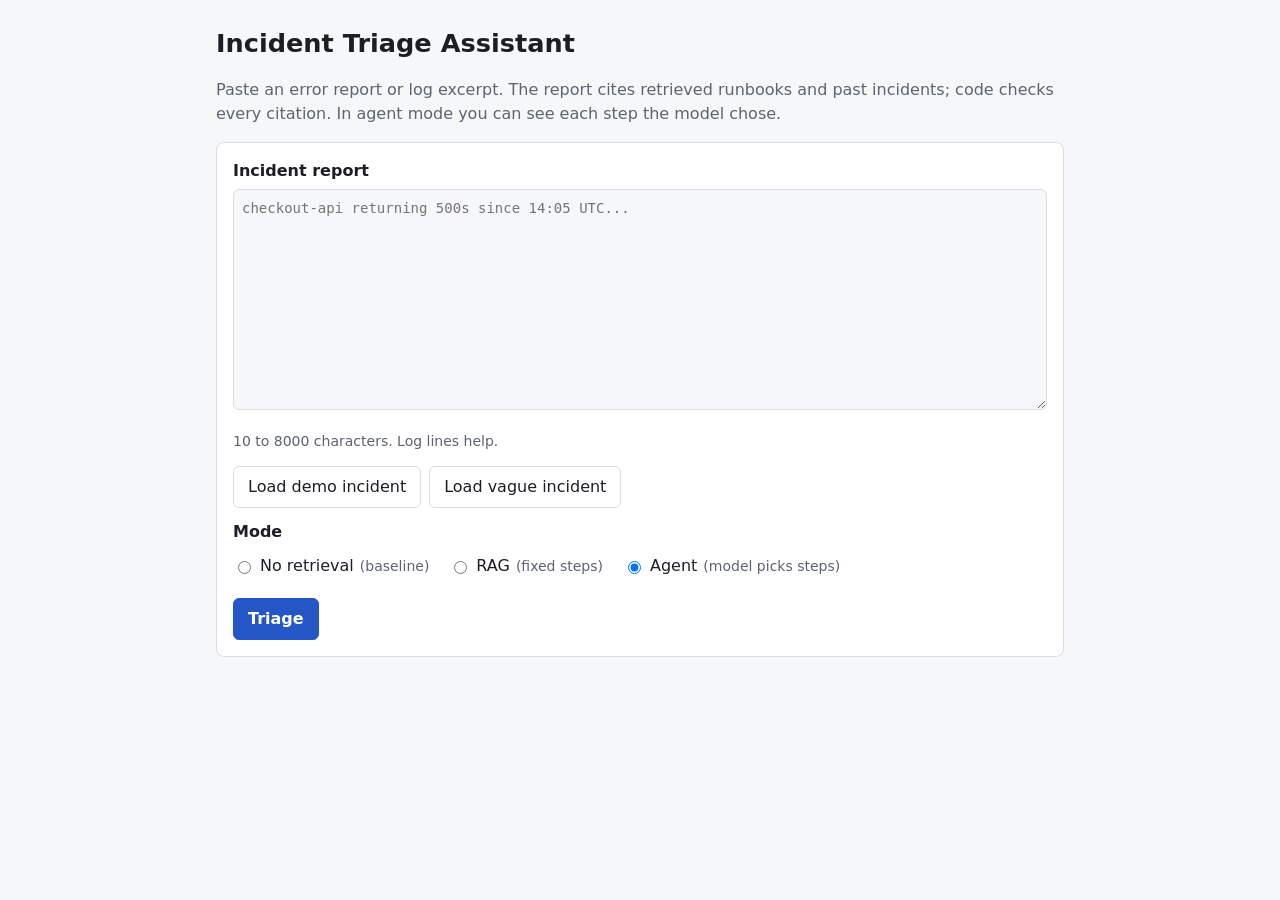
==== app/static/index.html @ 8cea58fe "feat(ui): add demo UI with steps timeline, citation chips and clarification flow Vanilla HTML/CSS/JS" ====
<!doctype html>
<html lang="en">
<head>
  <meta charset="utf-8">
  <meta name="viewport" content="width=device-width, initial-scale=1">
  <title>Incident Triage Assistant</title>
  <meta name="description" content="Paste an incident; get a cited triage report and see every step the agent took.">
  <link rel="stylesheet" href="app.css">
</head>
<body>
  <header class="site-header">
    <h1>Incident Triage Assistant</h1>
    <p class="muted">Paste an error report or log excerpt. The report cites retrieved runbooks and past
      incidents; code checks every citation. In agent mode you can see each step the model chose.</p>
  </header>

  <main>
    <form id="triage-form" class="card" novalidate>
      <label for="incident" class="label">Incident report</label>
      <textarea id="incident" name="incident" rows="10" minlength="10" maxlength="8000" required
                aria-describedby="incident-help"
                placeholder="checkout-api returning 500s since 14:05 UTC..."></textarea>
      <p id="incident-help" class="muted small">10 to 8000 characters. Log lines help.</p>

      <div class="row">
        <button type="button" id="load-demo" class="secondary">Load demo incident</button>
        <button type="button" id="load-vague" class="secondary">Load vague incident</button>
      </div>

      <fieldset class="modes">
        <legend class="label">Mode</legend>
        <label><input type="radio" name="mode" value="no_retrieval"> No retrieval <span class="muted small">(baseline)</span></label>
        <label><input type="radio" name="mode" value="rag"> RAG <span class="muted small">(fixed steps)</span></label>
        <label><input type="radio" name="mode" value="agent" checked> Agent <span class="muted small">(model picks steps)</span></label>
      </fieldset>

      <button type="submit" id="submit" class="primary">Triage</button>
    </form>

    <div id="error" class="card error" role="alert" hidden></div>

    <section id="clarify" class="card clarify" hidden aria-labelledby="clarify-title">
      <h2 id="clarify-title">The assistant needs more information</h2>
      <p id="clarify-question" class="question"></p>
      <form id="clarify-form" novalidate>
        <label for="clarification" class="label">Your answer</label>
        <textarea id="clarification" rows="3" maxlength="2000" required></textarea>
        <button type="submit" class="primary">Send answer and triage</button>
      </form>
    </section>

    <section id="result" class="card" hidden aria-live="polite" aria-labelledby="result-title">
      <div class="result-head">
        <h2 id="result-title">Result</h2>
        <span id="status-badge" class="badge"></span>
        <span id="severity" class="badge severity"></span>
      </div>

      <div id="report-body">
        <p id="summary" class="summary"></p>
        <p id="abstain" class="note" hidden>The assistant reports <strong>insufficient evidence</strong> for a grounded diagnosis.</p>

        <h3>Likely causes</h3>
        <ul id="causes" class="items"></ul>

        <h3>Next steps</h3>
        <ol id="steps" class="items"></ol>

        <div id="missing-wrap" hidden>
          <h3>Missing information</h3>
          <ul id="missing"></ul>
        </div>
      </div>

      <div id="violations-wrap" class="violations" hidden>
        <h3>Validation failed</h3>
        <p class="muted small">The report below was rejected by the validator and is shown only for inspection.</p>
        <ul id="violations"></ul>
      </div>

      <h3>Steps</h3>
      <ol id="timeline" class="timeline"></ol>

      <h3>Evidence</h3>
      <p class="muted small">Click a citation chip to open its passage. Red chips cite ids that were not retrieved.</p>
      <div id="evidence"></div>

      <p id="footer" class="footer muted small"></p>
    </section>
  </main>

  <script src="app.js"></script>
</body>
</html>
---- app/static/app.css ----
/* Demo UI styles. Plain CSS, no build step. Colors are tokens so dark mode is one block. */

:root {
  color-scheme: light dark;
  --bg: #f6f7f9;
  --surface: #ffffff;
  --text: #1b1f24;
  --muted: #5b6470;
  --border: #d9dde3;
  --accent: #2457c5;
  --accent-text: #ffffff;
  --ok: #1d7a3e;
  --warn: #9a6200;
  --bad: #b42318;
  --bad-bg: #fdecea;
  --chip-bg: #eef2fb;
  --focus: #2457c5;
  --radius: 8px;
}

@media (prefers-color-scheme: dark) {
  :root {
    --bg: #111418;
    --surface: #1a1e24;
    --text: #e6e9ee;
    --muted: #9aa4b1;
    --border: #2f3640;
    --accent: #7aa2ff;
    --accent-text: #0d1117;
    --ok: #5cc47f;
    --warn: #e0a84a;
    --bad: #ff7b72;
    --bad-bg: #3a1d1d;
    --chip-bg: #243049;
    --focus: #7aa2ff;
  }
}

* { box-sizing: border-box; }

body {
  margin: 0;
  background: var(--bg);
  color: var(--text);
  font: 16px/1.5 system-ui, -apple-system, "Segoe UI", Roboto, sans-serif;
}

.site-header, main { max-width: 880px; margin: 0 auto; padding: 0 16px; }
.site-header { padding-top: 24px; }
h1 { font-size: 1.6rem; margin: 0 0 4px; }
h2 { font-size: 1.25rem; margin: 0; }
h3 { font-size: 1rem; margin: 20px 0 8px; }

.muted { color: var(--muted); }
.small { font-size: 0.875rem; }

.card {
  background: var(--surface);
  border: 1px solid var(--border);
  border-radius: var(--radius);
  padding: 16px;
  margin: 16px 0;
}

.label { display: block; font-weight: 600; margin-bottom: 6px; }

textarea {
  width: 100%;
  font: 14px/1.45 ui-monospace, "Cascadia Mono", Consolas, monospace;
  color: var(--text);
  background: var(--bg);
  border: 1px solid var(--border);
  border-radius: 6px;
  padding: 8px;
  resize: vertical;
}

.row { display: flex; flex-wrap: wrap; gap: 8px; margin: 8px 0 12px; }

.modes { border: 0; padding: 0; margin: 0 0 16px; display: flex; flex-wrap: wrap; gap: 4px 20px; }
.modes legend { padding: 0; }
.modes label { display: inline-flex; align-items: center; gap: 6px; min-height: 32px; }

button {
  font: inherit;
  border-radius: 6px;
  padding: 8px 14px;
  min-height: 40px;
  cursor: pointer;
  border: 1px solid var(--border);
  background: var(--surface);
  color: var(--text);
}
button.primary { background: var(--accent); border-color: var(--accent); color: var(--accent-text); font-weight: 600; }
button:disabled { opacity: 0.6; cursor: progress; }
:focus-visible { outline: 3px solid var(--focus); outline-offset: 2px; }

.error { border-color: var(--bad); background: var(--bad-bg); color: var(--text); }
.error strong { color: var(--bad); }

.clarify .question { font-size: 1.1rem; font-weight: 600; }
.clarify textarea { margin-bottom: 8px; font-family: inherit; }

.result-head { display: flex; flex-wrap: wrap; align-items: center; gap: 8px; }

.badge {
  display: inline-block;
  padding: 2px 10px;
  border-radius: 999px;
  font-size: 0.85rem;
  font-weight: 600;
  border: 1px solid currentColor;
}
.badge:empty { display: none; }
.badge.ok { color: var(--ok); }
.badge.needs_clarification { color: var(--warn); }
.badge.invalid_output { color: var(--bad); }
.badge.severity { color: var(--text); }

.summary { font-size: 1.05rem; }
.note { border-left: 4px solid var(--warn); padding-left: 10px; }

.items { padding-left: 22px; margin: 0; }
.items li { margin: 6px 0; }
.items .empty { list-style: none; margin-left: -22px; }
.confidence { font-size: 0.8rem; font-weight: 600; color: var(--muted); text-transform: uppercase; margin-right: 6px; }

.chips { display: inline-flex; flex-wrap: wrap; gap: 4px; margin-left: 6px; vertical-align: middle; }
.chip {
  font: 12px/1.2 ui-monospace, Consolas, monospace;
  min-height: 24px;
  padding: 3px 8px;
  border-radius: 999px;
  border: 1px solid var(--border);
  background: var(--chip-bg);
  color: var(--text);
}
.chip.unknown { background: var(--bad-bg); border-color: var(--bad); color: var(--bad); text-decoration: line-through; }

.violations { border: 1px solid var(--bad); border-radius: 6px; padding: 4px 12px 8px; margin-top: 16px; }
.violations h3 { color: var(--bad); margin-top: 8px; }
.violations code { word-break: break-word; }

.timeline { list-style: none; padding: 0; margin: 0; border-left: 2px solid var(--border); }
.timeline li { position: relative; padding: 4px 0 10px 16px; }
.timeline li::before {
  content: ""; position: absolute; left: -7px; top: 10px;
  width: 12px; height: 12px; border-radius: 50%;
  background: var(--accent);
}
.timeline li.override::before { background: var(--warn); }
.timeline li.fail::before { background: var(--bad); }
.step-name { font-weight: 600; font-family: ui-monospace, Consolas, monospace; }
.step-latency { color: var(--muted); font-size: 0.85rem; margin-left: 6px; }
.step-detail { display: block; color: var(--muted); font-size: 0.9rem; word-break: break-word; }
.timeline li.override .step-detail { color: var(--warn); }

#evidence details {
  border: 1px solid var(--border);
  border-radius: 6px;
  margin: 6px 0;
  padding: 6px 10px;
}
#evidence details.flash { border-color: var(--accent); box-shadow: 0 0 0 2px var(--accent); }
#evidence summary { cursor: pointer; }
#evidence pre {
  white-space: pre-wrap;
  word-break: break-word;
  font: 13px/1.45 ui-monospace, Consolas, monospace;
  margin: 8px 0 0;
}
.score { color: var(--muted); font-size: 0.85rem; }

.footer { margin-top: 20px; border-top: 1px solid var(--border); padding-top: 8px; }

@media (max-width: 520px) {
  h1 { font-size: 1.3rem; }
  button.primary { width: 100%; }
}
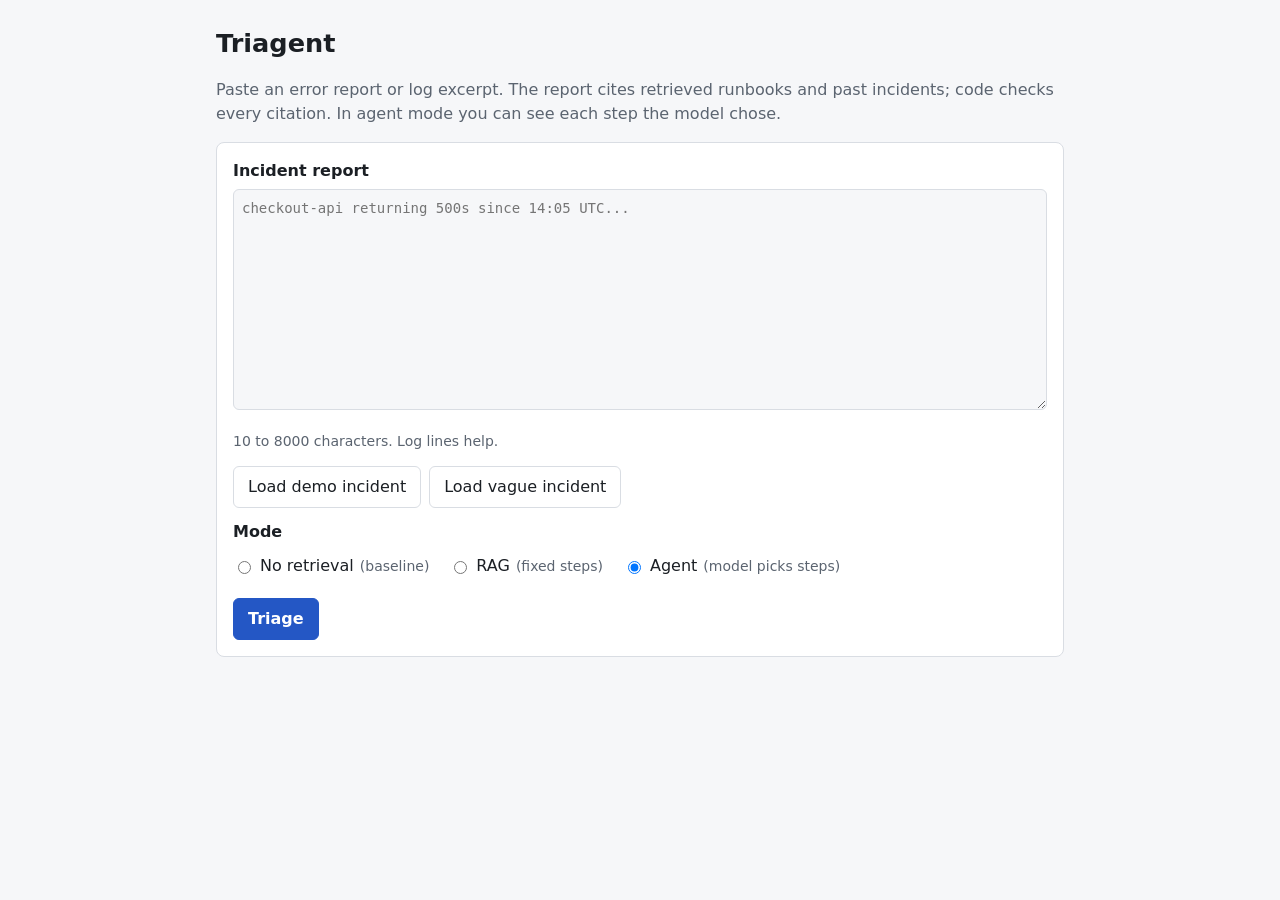
==== commit 45e104ef: "chore: rename project to Triagent" ====
--- a/app/static/index.html
+++ b/app/static/index.html
@@ -3,13 +3,13 @@
 <head>
   <meta charset="utf-8">
   <meta name="viewport" content="width=device-width, initial-scale=1">
-  <title>Incident Triage Assistant</title>
+  <title>Triagent · Incident triage</title>
   <meta name="description" content="Paste an incident; get a cited triage report and see every step the agent took.">
   <link rel="stylesheet" href="app.css">
 </head>
 <body>
   <header class="site-header">
-    <h1>Incident Triage Assistant</h1>
+    <h1>Triagent</h1>
     <p class="muted">Paste an error report or log excerpt. The report cites retrieved runbooks and past
       incidents; code checks every citation. In agent mode you can see each step the model chose.</p>
   </header>
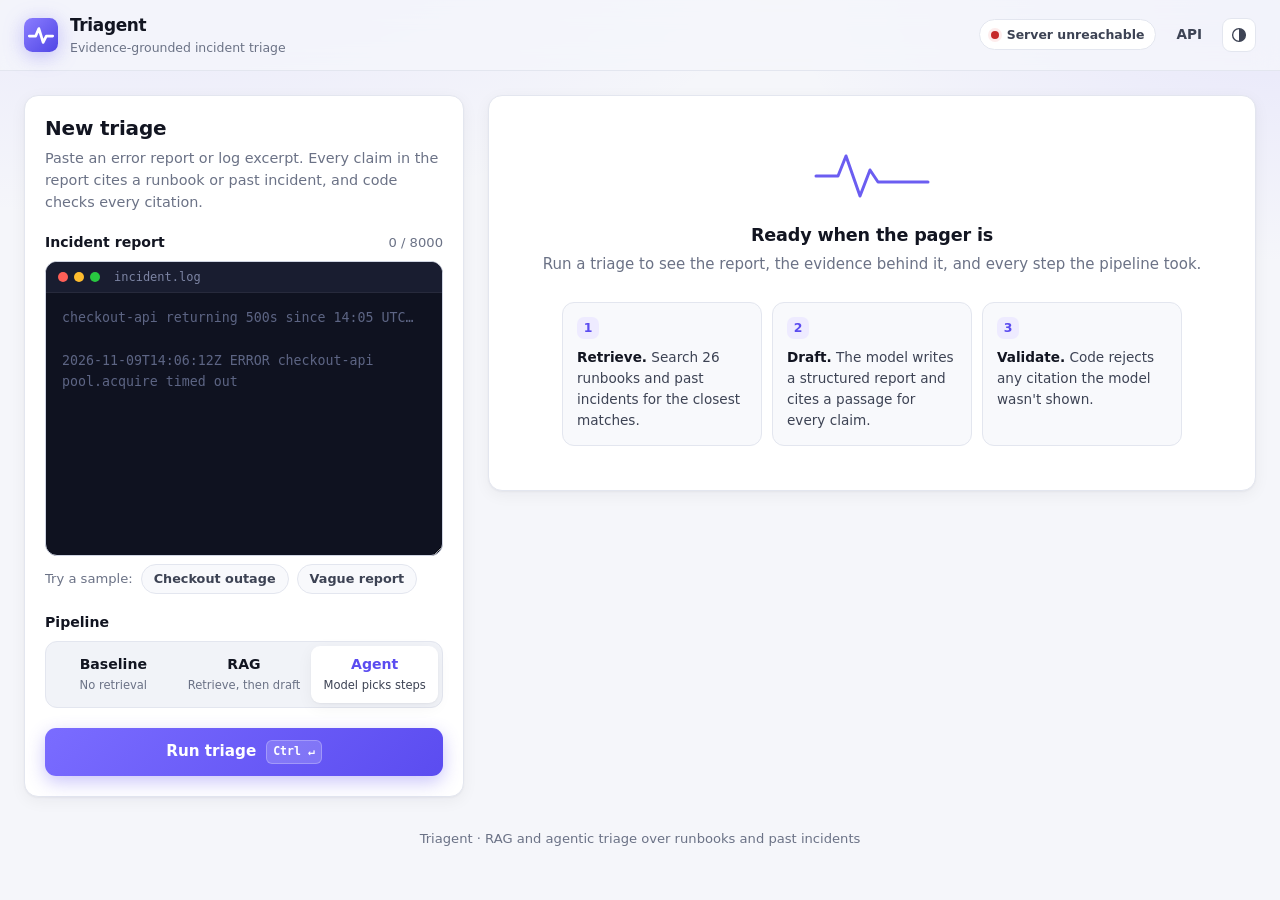
==== commit 06f6b751: "feat(ui): redesign the web app Two-column workspace with a sticky composer, terminal-style log input" ====
--- a/app/static/index.html
+++ b/app/static/index.html
@@ -5,89 +5,210 @@
   <meta name="viewport" content="width=device-width, initial-scale=1">
   <title>Triagent · Incident triage</title>
   <meta name="description" content="Paste an incident; get a cited triage report and see every step the agent took.">
+  <link rel="icon" href="data:image/svg+xml,%3Csvg xmlns='http://www.w3.org/2000/svg' viewBox='0 0 32 32'%3E%3Crect width='32' height='32' rx='8' fill='%236d5efc'/%3E%3Cpath d='M5 17h6l3-7 4 13 3-6h6' fill='none' stroke='white' stroke-width='2.6' stroke-linecap='round' stroke-linejoin='round'/%3E%3C/svg%3E">
   <link rel="stylesheet" href="app.css">
+  <script>
+    // Apply a saved theme before first paint so the page doesn't flash.
+    try { const t = localStorage.getItem("triagent-theme"); if (t) document.documentElement.dataset.theme = t; } catch {}
+  </script>
 </head>
 <body>
-  <header class="site-header">
-    <h1>Triagent</h1>
-    <p class="muted">Paste an error report or log excerpt. The report cites retrieved runbooks and past
-      incidents; code checks every citation. In agent mode you can see each step the model chose.</p>
+  <header class="topbar">
+    <div class="topbar-inner">
+      <a class="brand" href="/" aria-label="Triagent home">
+        <svg class="brand-mark" viewBox="0 0 32 32" aria-hidden="true">
+          <defs>
+            <linearGradient id="bm" x1="0" y1="0" x2="1" y2="1">
+              <stop offset="0" stop-color="#8b7dff"/><stop offset="1" stop-color="#4f46e5"/>
+            </linearGradient>
+          </defs>
+          <rect width="32" height="32" rx="8" fill="url(#bm)"/>
+          <path d="M5 17h6l3-7 4 13 3-6h6" fill="none" stroke="#fff" stroke-width="2.6"
+                stroke-linecap="round" stroke-linejoin="round"/>
+        </svg>
+        <span class="brand-text">
+          <span class="brand-name">Triagent</span>
+          <span class="brand-tag">Evidence-grounded incident triage</span>
+        </span>
+      </a>
+      <div class="topbar-right">
+        <span id="health" class="health" data-state="pending" title="Server status">
+          <span class="health-dot" aria-hidden="true"></span>
+          <span id="health-text">Connecting…</span>
+        </span>
+        <a class="toplink" href="/docs">API</a>
+        <button id="theme-toggle" class="icon-btn" type="button" aria-label="Toggle light or dark theme">
+          <svg viewBox="0 0 24 24" aria-hidden="true"><circle cx="12" cy="12" r="8.5" fill="none" stroke="currentColor" stroke-width="1.8"/><path d="M12 3.5a8.5 8.5 0 0 1 0 17z" fill="currentColor"/></svg>
+        </button>
+      </div>
+    </div>
   </header>
 
-  <main>
-    <form id="triage-form" class="card" novalidate>
-      <label for="incident" class="label">Incident report</label>
-      <textarea id="incident" name="incident" rows="10" minlength="10" maxlength="8000" required
-                aria-describedby="incident-help"
-                placeholder="checkout-api returning 500s since 14:05 UTC..."></textarea>
-      <p id="incident-help" class="muted small">10 to 8000 characters. Log lines help.</p>
-
-      <div class="row">
-        <button type="button" id="load-demo" class="secondary">Load demo incident</button>
-        <button type="button" id="load-vague" class="secondary">Load vague incident</button>
-      </div>
-
-      <fieldset class="modes">
-        <legend class="label">Mode</legend>
-        <label><input type="radio" name="mode" value="no_retrieval"> No retrieval <span class="muted small">(baseline)</span></label>
-        <label><input type="radio" name="mode" value="rag"> RAG <span class="muted small">(fixed steps)</span></label>
-        <label><input type="radio" name="mode" value="agent" checked> Agent <span class="muted small">(model picks steps)</span></label>
-      </fieldset>
-
-      <button type="submit" id="submit" class="primary">Triage</button>
-    </form>
-
-    <div id="error" class="card error" role="alert" hidden></div>
-
-    <section id="clarify" class="card clarify" hidden aria-labelledby="clarify-title">
-      <h2 id="clarify-title">The assistant needs more information</h2>
-      <p id="clarify-question" class="question"></p>
-      <form id="clarify-form" novalidate>
-        <label for="clarification" class="label">Your answer</label>
-        <textarea id="clarification" rows="3" maxlength="2000" required></textarea>
-        <button type="submit" class="primary">Send answer and triage</button>
+  <main class="layout">
+    <!-- ============================================================ composer -->
+    <section class="composer card" aria-labelledby="composer-title">
+      <div class="card-head">
+        <h1 id="composer-title">New triage</h1>
+        <p class="muted">Paste an error report or log excerpt. Every claim in the report cites a
+          runbook or past incident, and code checks every citation.</p>
+      </div>
+
+      <form id="triage-form" novalidate>
+        <div class="field">
+          <div class="field-head">
+            <label for="incident">Incident report</label>
+            <span id="char-count" class="muted small" aria-live="off">0 / 8000</span>
+          </div>
+          <div class="terminal">
+            <div class="terminal-bar" aria-hidden="true">
+              <span></span><span></span><span></span><em>incident.log</em>
+            </div>
+            <textarea id="incident" name="incident" rows="11" minlength="10" maxlength="8000" required
+                      spellcheck="false" aria-describedby="incident-help"
+                      placeholder="checkout-api returning 500s since 14:05 UTC…&#10;&#10;2026-11-09T14:06:12Z ERROR checkout-api pool.acquire timed out"></textarea>
+          </div>
+          <div class="samples">
+            <span id="incident-help" class="muted small">Try a sample:</span>
+            <button type="button" id="load-demo" class="pill-btn">Checkout outage</button>
+            <button type="button" id="load-vague" class="pill-btn">Vague report</button>
+          </div>
+        </div>
+
+        <fieldset class="segmented">
+          <legend>Pipeline</legend>
+          <div class="seg-group">
+            <label class="seg">
+              <input type="radio" name="mode" value="no_retrieval">
+              <span class="seg-body"><span class="seg-title">Baseline</span><span class="seg-desc">No retrieval</span></span>
+            </label>
+            <label class="seg">
+              <input type="radio" name="mode" value="rag">
+              <span class="seg-body"><span class="seg-title">RAG</span><span class="seg-desc">Retrieve, then draft</span></span>
+            </label>
+            <label class="seg">
+              <input type="radio" name="mode" value="agent" checked>
+              <span class="seg-body"><span class="seg-title">Agent</span><span class="seg-desc">Model picks steps</span></span>
+            </label>
+          </div>
+        </fieldset>
+
+        <button type="submit" id="submit" class="btn-primary">
+          <span id="submit-label">Run triage</span>
+          <kbd aria-hidden="true">Ctrl ↵</kbd>
+        </button>
       </form>
     </section>
 
-    <section id="result" class="card" hidden aria-live="polite" aria-labelledby="result-title">
-      <div class="result-head">
-        <h2 id="result-title">Result</h2>
-        <span id="status-badge" class="badge"></span>
-        <span id="severity" class="badge severity"></span>
-      </div>
-
-      <div id="report-body">
-        <p id="summary" class="summary"></p>
-        <p id="abstain" class="note" hidden>The assistant reports <strong>insufficient evidence</strong> for a grounded diagnosis.</p>
-
-        <h3>Likely causes</h3>
-        <ul id="causes" class="items"></ul>
-
-        <h3>Next steps</h3>
-        <ol id="steps" class="items"></ol>
-
-        <div id="missing-wrap" hidden>
-          <h3>Missing information</h3>
+    <!-- ============================================================ results -->
+    <section class="results" aria-live="polite">
+      <div id="empty" class="card empty">
+        <div class="empty-art" aria-hidden="true">
+          <svg viewBox="0 0 120 64"><path d="M4 36h22l8-20 14 40 10-26 8 12h50" fill="none" stroke="currentColor" stroke-width="3" stroke-linecap="round" stroke-linejoin="round"/></svg>
+        </div>
+        <h2>Ready when the pager is</h2>
+        <p class="muted">Run a triage to see the report, the evidence behind it, and every step the pipeline took.</p>
+        <ol class="how">
+          <li><strong>Retrieve.</strong> Search 26 runbooks and past incidents for the closest matches.</li>
+          <li><strong>Draft.</strong> The model writes a structured report and cites a passage for every claim.</li>
+          <li><strong>Validate.</strong> Code rejects any citation the model wasn't shown.</li>
+        </ol>
+      </div>
+
+      <div id="loading" class="card loading" hidden>
+        <div class="loading-head">
+          <span class="spinner" aria-hidden="true"></span>
+          <span id="loading-text">Triaging…</span>
+          <span id="loading-timer" class="muted small mono">0.0s</span>
+        </div>
+        <div class="skeleton w-60"></div>
+        <div class="skeleton w-90"></div>
+        <div class="skeleton w-75"></div>
+        <div class="skeleton-row"><div class="skeleton block"></div><div class="skeleton block"></div></div>
+      </div>
+
+      <div id="error" class="callout callout-bad" role="alert" hidden></div>
+
+      <section id="clarify" class="card clarify" hidden aria-labelledby="clarify-title">
+        <div class="clarify-head">
+          <span class="clarify-icon" aria-hidden="true">?</span>
+          <h2 id="clarify-title">Triagent needs one more detail</h2>
+        </div>
+        <p id="clarify-question" class="question"></p>
+        <form id="clarify-form" novalidate>
+          <label for="clarification" class="visually-hidden">Your answer</label>
+          <textarea id="clarification" rows="3" maxlength="2000" required
+                    placeholder="e.g. payments-api, about 7% of card payments failing since 20:10"></textarea>
+          <button type="submit" class="btn-primary">Send answer and triage</button>
+        </form>
+      </section>
+
+      <section id="result" hidden aria-labelledby="result-title">
+        <h2 id="result-title" class="visually-hidden">Triage report</h2>
+
+        <article id="report-head" class="card report-head">
+          <div id="sev-tile" class="sev-tile">
+            <span class="sev-label">Severity</span>
+            <span id="severity" class="sev-value">—</span>
+            <span id="severity-cites" class="sev-cites"></span>
+          </div>
+          <div class="report-main">
+            <div class="report-meta">
+              <span id="status-badge" class="badge"></span>
+              <span id="mode-badge" class="badge neutral"></span>
+            </div>
+            <p id="summary" class="summary"></p>
+            <p id="abstain" class="callout callout-warn compact" hidden>
+              <strong>Insufficient evidence.</strong> The corpus doesn't fully explain this incident, so the report says so instead of guessing.
+            </p>
+          </div>
+        </article>
+
+        <dl id="stats" class="stats"></dl>
+
+        <div id="violations-wrap" class="callout callout-bad" hidden>
+          <strong>Validation failed.</strong>
+          <span class="muted small">The validator rejected this report. It's shown only for inspection.</span>
+          <ul id="violations"></ul>
+        </div>
+
+        <div id="report-body" class="grid-2">
+          <article class="card">
+            <h3 class="card-title">Likely causes</h3>
+            <ul id="causes" class="cause-list"></ul>
+          </article>
+          <article class="card">
+            <h3 class="card-title">Next steps</h3>
+            <ol id="steps" class="step-list"></ol>
+          </article>
+        </div>
+
+        <div id="missing-wrap" class="callout callout-info" hidden>
+          <strong>Missing information</strong>
           <ul id="missing"></ul>
         </div>
-      </div>
-
-      <div id="violations-wrap" class="violations" hidden>
-        <h3>Validation failed</h3>
-        <p class="muted small">The report below was rejected by the validator and is shown only for inspection.</p>
-        <ul id="violations"></ul>
-      </div>
-
-      <h3>Steps</h3>
-      <ol id="timeline" class="timeline"></ol>
-
-      <h3>Evidence</h3>
-      <p class="muted small">Click a citation chip to open its passage. Red chips cite ids that were not retrieved.</p>
-      <div id="evidence"></div>
-
-      <p id="footer" class="footer muted small"></p>
+
+        <article class="card">
+          <div class="card-title-row">
+            <h3 class="card-title">Pipeline trace</h3>
+            <span id="trace-summary" class="muted small"></span>
+          </div>
+          <ol id="timeline" class="timeline"></ol>
+        </article>
+
+        <article class="card">
+          <div class="card-title-row">
+            <h3 class="card-title">Evidence</h3>
+            <span class="muted small">Click a citation to jump to its passage</span>
+          </div>
+          <div id="evidence" class="evidence-list"></div>
+        </article>
+      </section>
     </section>
   </main>
+
+  <footer class="sitefoot muted small">
+    Triagent · RAG and agentic triage over runbooks and past incidents
+  </footer>
 
   <script src="app.js"></script>
 </body>
--- a/app/static/app.css
+++ b/app/static/app.css
@@ -1,179 +1,548 @@
-/* Demo UI styles. Plain CSS, no build step. Colors are tokens so dark mode is one block. */
+/* Triagent UI. Plain CSS, no build step. Colors are tokens; dark mode redefines them. */
 
 :root {
-  color-scheme: light dark;
-  --bg: #f6f7f9;
+  color-scheme: light;
+  --bg: #f5f6fa;
+  --bg-glow: rgba(109, 94, 252, 0.10);
   --surface: #ffffff;
-  --text: #1b1f24;
-  --muted: #5b6470;
-  --border: #d9dde3;
-  --accent: #2457c5;
+  --surface-2: #f8f9fc;
+  --surface-sunk: #f1f3f8;
+  --text: #121521;
+  --text-2: #3d4354;
+  --muted: #6b7286;
+  --border: #e3e6ef;
+  --border-strong: #cfd4e2;
+  --accent: #5b4cf0;
+  --accent-2: #7a6cff;
+  --accent-soft: #eeebff;
   --accent-text: #ffffff;
-  --ok: #1d7a3e;
-  --warn: #9a6200;
-  --bad: #b42318;
-  --bad-bg: #fdecea;
-  --chip-bg: #eef2fb;
-  --focus: #2457c5;
-  --radius: 8px;
+  --ok: #138a4b;
+  --ok-soft: #e3f6ec;
+  --warn: #a15c00;
+  --warn-soft: #fff4e0;
+  --bad: #c62a2a;
+  --bad-soft: #fdecec;
+  --info: #2160c4;
+  --info-soft: #e8f0fd;
+  --sev1: #d92d2d;
+  --sev2: #e8590c;
+  --sev3: #d99a00;
+  --sev4: #3b82f6;
+  --term-bg: #0f1220;
+  --term-text: #dfe3f5;
+  --term-bar: #191d30;
+  --shadow: 0 1px 2px rgba(18, 21, 33, 0.04), 0 4px 16px rgba(18, 21, 33, 0.05);
+  --shadow-lg: 0 10px 30px rgba(18, 21, 33, 0.10);
+  --radius: 14px;
+  --radius-sm: 9px;
+  --font: "Segoe UI Variable Text", "Segoe UI", system-ui, -apple-system, "Helvetica Neue", Roboto, sans-serif;
+  --mono: ui-monospace, "Cascadia Code", "JetBrains Mono", "SF Mono", Consolas, Menlo, monospace;
 }
 
 @media (prefers-color-scheme: dark) {
-  :root {
-    --bg: #111418;
-    --surface: #1a1e24;
-    --text: #e6e9ee;
-    --muted: #9aa4b1;
-    --border: #2f3640;
-    --accent: #7aa2ff;
-    --accent-text: #0d1117;
-    --ok: #5cc47f;
-    --warn: #e0a84a;
-    --bad: #ff7b72;
-    --bad-bg: #3a1d1d;
-    --chip-bg: #243049;
-    --focus: #7aa2ff;
+  :root:not([data-theme="light"]) {
+    color-scheme: dark;
+    --bg: #0b0d14;
+    --bg-glow: rgba(122, 108, 255, 0.16);
+    --surface: #131622;
+    --surface-2: #171b29;
+    --surface-sunk: #0f121c;
+    --text: #e8eaf4;
+    --text-2: #c3c8da;
+    --muted: #8a91a8;
+    --border: #252a3b;
+    --border-strong: #343a50;
+    --accent: #8b7dff;
+    --accent-2: #a597ff;
+    --accent-soft: #221f45;
+    --accent-text: #0b0d14;
+    --ok: #4fd18b;
+    --ok-soft: #12291e;
+    --warn: #f0b85a;
+    --warn-soft: #2d2213;
+    --bad: #ff7d7d;
+    --bad-soft: #2f1517;
+    --info: #7fb0ff;
+    --info-soft: #14213a;
+    --sev1: #ff5c5c;
+    --sev2: #ff8a3d;
+    --sev3: #f5c542;
+    --sev4: #6aa5ff;
+    --term-bg: #080a11;
+    --term-bar: #11141f;
+    --shadow: 0 1px 2px rgba(0, 0, 0, 0.3), 0 4px 18px rgba(0, 0, 0, 0.25);
+    --shadow-lg: 0 12px 34px rgba(0, 0, 0, 0.45);
   }
 }
 
+:root[data-theme="dark"] {
+  color-scheme: dark;
+  --bg: #0b0d14;
+  --bg-glow: rgba(122, 108, 255, 0.16);
+  --surface: #131622;
+  --surface-2: #171b29;
+  --surface-sunk: #0f121c;
+  --text: #e8eaf4;
+  --text-2: #c3c8da;
+  --muted: #8a91a8;
+  --border: #252a3b;
+  --border-strong: #343a50;
+  --accent: #8b7dff;
+  --accent-2: #a597ff;
+  --accent-soft: #221f45;
+  --accent-text: #0b0d14;
+  --ok: #4fd18b;
+  --ok-soft: #12291e;
+  --warn: #f0b85a;
+  --warn-soft: #2d2213;
+  --bad: #ff7d7d;
+  --bad-soft: #2f1517;
+  --info: #7fb0ff;
+  --info-soft: #14213a;
+  --sev1: #ff5c5c;
+  --sev2: #ff8a3d;
+  --sev3: #f5c542;
+  --sev4: #6aa5ff;
+  --term-bg: #080a11;
+  --term-bar: #11141f;
+  --shadow: 0 1px 2px rgba(0, 0, 0, 0.3), 0 4px 18px rgba(0, 0, 0, 0.25);
+  --shadow-lg: 0 12px 34px rgba(0, 0, 0, 0.45);
+}
+
+/* ------------------------------------------------------------------ base */
+
 * { box-sizing: border-box; }
+
+/* Components set display: grid/flex; make the hidden attribute always win. */
+[hidden] { display: none !important; }
+
+html { -webkit-text-size-adjust: 100%; }
 
 body {
   margin: 0;
-  background: var(--bg);
+  min-height: 100vh;
+  font: 15px/1.55 var(--font);
   color: var(--text);
-  font: 16px/1.5 system-ui, -apple-system, "Segoe UI", Roboto, sans-serif;
-}
-
-.site-header, main { max-width: 880px; margin: 0 auto; padding: 0 16px; }
-.site-header { padding-top: 24px; }
-h1 { font-size: 1.6rem; margin: 0 0 4px; }
-h2 { font-size: 1.25rem; margin: 0; }
-h3 { font-size: 1rem; margin: 20px 0 8px; }
+  background:
+    radial-gradient(1100px 520px at 12% -10%, var(--bg-glow), transparent 60%),
+    radial-gradient(900px 480px at 100% 0%, var(--bg-glow), transparent 55%),
+    var(--bg);
+  background-attachment: fixed;
+}
+
+h1, h2, h3 { margin: 0; line-height: 1.25; letter-spacing: -0.01em; }
+h1 { font-size: 1.25rem; font-weight: 650; }
+h2 { font-size: 1.1rem; font-weight: 650; }
+p { margin: 0; }
+code, pre, kbd, .mono { font-family: var(--mono); }
+a { color: var(--accent); }
 
 .muted { color: var(--muted); }
-.small { font-size: 0.875rem; }
+.small { font-size: 0.82rem; }
+.visually-hidden {
+  position: absolute !important; width: 1px; height: 1px; padding: 0; margin: -1px;
+  overflow: hidden; clip: rect(0 0 0 0); white-space: nowrap; border: 0;
+}
+
+:focus-visible { outline: 2px solid var(--accent); outline-offset: 2px; }
+
+button { font: inherit; color: inherit; cursor: pointer; }
+button:disabled { cursor: not-allowed; opacity: 0.55; }
+
+/* ------------------------------------------------------------------ top bar */
+
+.topbar {
+  position: sticky; top: 0; z-index: 10;
+  background: color-mix(in srgb, var(--bg) 78%, transparent);
+  backdrop-filter: saturate(160%) blur(12px);
+  -webkit-backdrop-filter: saturate(160%) blur(12px);
+  border-bottom: 1px solid var(--border);
+}
+.topbar-inner {
+  max-width: 1320px; margin: 0 auto; padding: 12px 24px;
+  display: flex; align-items: center; justify-content: space-between; gap: 16px;
+}
+.brand { display: flex; align-items: center; gap: 12px; text-decoration: none; color: inherit; min-width: 0; }
+.brand-mark { width: 34px; height: 34px; flex: none; filter: drop-shadow(0 4px 10px rgba(91, 76, 240, 0.35)); }
+.brand-text { display: flex; flex-direction: column; min-width: 0; }
+.brand-name { font-weight: 700; font-size: 1.06rem; letter-spacing: -0.02em; }
+.brand-tag { font-size: 0.78rem; color: var(--muted); white-space: nowrap; overflow: hidden; text-overflow: ellipsis; }
+
+.topbar-right { display: flex; align-items: center; gap: 10px; flex: none; }
+.toplink {
+  color: var(--text-2); text-decoration: none; font-size: 0.85rem; font-weight: 550;
+  padding: 6px 10px; border-radius: 8px;
+}
+.toplink:hover { background: var(--surface-sunk); color: var(--text); }
+
+.health {
+  display: inline-flex; align-items: center; gap: 8px;
+  padding: 5px 11px; border-radius: 999px; font-size: 0.78rem; font-weight: 550;
+  background: var(--surface); border: 1px solid var(--border); color: var(--text-2);
+  max-width: 340px; white-space: nowrap; overflow: hidden; text-overflow: ellipsis;
+}
+.health-dot { width: 8px; height: 8px; border-radius: 50%; background: var(--muted); flex: none; }
+.health[data-state="ok"] .health-dot { background: var(--ok); box-shadow: 0 0 0 3px var(--ok-soft); }
+.health[data-state="warn"] .health-dot { background: var(--warn); box-shadow: 0 0 0 3px var(--warn-soft); }
+.health[data-state="bad"] .health-dot { background: var(--bad); box-shadow: 0 0 0 3px var(--bad-soft); }
+
+.icon-btn {
+  width: 34px; height: 34px; display: grid; place-items: center;
+  border: 1px solid var(--border); background: var(--surface); border-radius: 9px; color: var(--text-2);
+}
+.icon-btn:hover { border-color: var(--border-strong); color: var(--text); }
+.icon-btn svg { width: 18px; height: 18px; }
+
+/* ------------------------------------------------------------------ layout */
+
+.layout {
+  max-width: 1320px; margin: 0 auto; padding: 24px;
+  display: grid; gap: 24px; align-items: start;
+  grid-template-columns: 1fr;
+}
+@media (min-width: 1040px) {
+  .layout { grid-template-columns: minmax(380px, 440px) minmax(0, 1fr); }
+  .composer { position: sticky; top: 84px; }
+}
 
 .card {
   background: var(--surface);
   border: 1px solid var(--border);
   border-radius: var(--radius);
-  padding: 16px;
-  margin: 16px 0;
-}
-
-.label { display: block; font-weight: 600; margin-bottom: 6px; }
-
-textarea {
-  width: 100%;
-  font: 14px/1.45 ui-monospace, "Cascadia Mono", Consolas, monospace;
-  color: var(--text);
-  background: var(--bg);
-  border: 1px solid var(--border);
-  border-radius: 6px;
-  padding: 8px;
-  resize: vertical;
-}
-
-.row { display: flex; flex-wrap: wrap; gap: 8px; margin: 8px 0 12px; }
-
-.modes { border: 0; padding: 0; margin: 0 0 16px; display: flex; flex-wrap: wrap; gap: 4px 20px; }
-.modes legend { padding: 0; }
-.modes label { display: inline-flex; align-items: center; gap: 6px; min-height: 32px; }
-
-button {
-  font: inherit;
-  border-radius: 6px;
-  padding: 8px 14px;
-  min-height: 40px;
-  cursor: pointer;
-  border: 1px solid var(--border);
-  background: var(--surface);
-  color: var(--text);
-}
-button.primary { background: var(--accent); border-color: var(--accent); color: var(--accent-text); font-weight: 600; }
-button:disabled { opacity: 0.6; cursor: progress; }
-:focus-visible { outline: 3px solid var(--focus); outline-offset: 2px; }
-
-.error { border-color: var(--bad); background: var(--bad-bg); color: var(--text); }
-.error strong { color: var(--bad); }
-
-.clarify .question { font-size: 1.1rem; font-weight: 600; }
-.clarify textarea { margin-bottom: 8px; font-family: inherit; }
-
-.result-head { display: flex; flex-wrap: wrap; align-items: center; gap: 8px; }
+  box-shadow: var(--shadow);
+  padding: 20px;
+}
+.card-head { display: grid; gap: 6px; margin-bottom: 18px; }
+.card-head p { font-size: 0.9rem; }
+.card-title { font-size: 0.8rem; font-weight: 700; text-transform: uppercase; letter-spacing: 0.06em; color: var(--muted); }
+.card-title-row { display: flex; align-items: baseline; justify-content: space-between; gap: 12px; flex-wrap: wrap; margin-bottom: 14px; }
+
+.results { display: grid; gap: 16px; min-width: 0; }
+#result { display: grid; gap: 16px; }
+#result[hidden] { display: none; }
+
+/* ------------------------------------------------------------------ composer */
+
+.field { display: grid; gap: 8px; margin-bottom: 18px; }
+.field-head { display: flex; justify-content: space-between; align-items: baseline; }
+.field-head label, .segmented legend { font-weight: 600; font-size: 0.88rem; }
+
+.terminal {
+  border-radius: 12px; overflow: hidden; background: var(--term-bg);
+  border: 1px solid var(--border-strong);
+  transition: border-color 0.15s, box-shadow 0.15s;
+}
+.terminal:focus-within { border-color: var(--accent); box-shadow: 0 0 0 4px var(--accent-soft); }
+.terminal-bar {
+  display: flex; align-items: center; gap: 6px; padding: 8px 12px; background: var(--term-bar);
+  border-bottom: 1px solid rgba(255, 255, 255, 0.06);
+}
+.terminal-bar span { width: 10px; height: 10px; border-radius: 50%; background: #ff5f57; }
+.terminal-bar span:nth-child(2) { background: #febc2e; }
+.terminal-bar span:nth-child(3) { background: #28c840; }
+.terminal-bar em { margin-left: 8px; font: 0.75rem var(--mono); font-style: normal; color: #7c84a3; }
+.terminal textarea {
+  display: block; width: 100%; resize: vertical; min-height: 220px;
+  border: 0; outline: 0; padding: 14px 16px; margin: 0;
+  background: transparent; color: var(--term-text);
+  font: 0.83rem/1.6 var(--mono); tab-size: 2;
+}
+.terminal textarea::placeholder { color: #5d6584; }
+
+.samples { display: flex; align-items: center; gap: 8px; flex-wrap: wrap; }
+.pill-btn {
+  border: 1px solid var(--border); background: var(--surface-2); color: var(--text-2);
+  border-radius: 999px; padding: 4px 12px; font-size: 0.8rem; font-weight: 550;
+  transition: background 0.15s, border-color 0.15s, color 0.15s;
+}
+.pill-btn:hover:not(:disabled) { border-color: var(--accent); color: var(--accent); background: var(--accent-soft); }
+
+.segmented { border: 0; padding: 0; margin: 0 0 20px; min-width: 0; }
+.segmented legend { padding: 0; margin-bottom: 8px; }
+.seg-group {
+  display: grid; grid-template-columns: repeat(3, 1fr); gap: 4px;
+  padding: 4px; border-radius: 12px; background: var(--surface-sunk); border: 1px solid var(--border);
+}
+.seg { position: relative; cursor: pointer; }
+.seg input { position: absolute; opacity: 0; inset: 0; margin: 0; cursor: pointer; }
+.seg-body {
+  display: grid; gap: 1px; text-align: center; padding: 8px 6px; border-radius: 9px;
+  transition: background 0.15s, box-shadow 0.15s, color 0.15s;
+}
+.seg-title { font-weight: 650; font-size: 0.88rem; }
+.seg-desc { font-size: 0.72rem; color: var(--muted); }
+.seg:hover .seg-body { background: color-mix(in srgb, var(--surface) 60%, transparent); }
+.seg input:checked + .seg-body { background: var(--surface); box-shadow: var(--shadow); color: var(--accent); }
+.seg input:checked + .seg-body .seg-desc { color: var(--text-2); }
+.seg input:focus-visible + .seg-body { outline: 2px solid var(--accent); outline-offset: 1px; }
+
+.btn-primary {
+  width: 100%; display: inline-flex; align-items: center; justify-content: center; gap: 10px;
+  border: 0; border-radius: 11px; padding: 12px 18px;
+  font-weight: 650; font-size: 0.95rem; color: #fff;
+  background: linear-gradient(135deg, var(--accent-2), var(--accent));
+  box-shadow: 0 6px 18px rgba(91, 76, 240, 0.32);
+  transition: transform 0.12s, box-shadow 0.15s, filter 0.15s;
+}
+.btn-primary:hover:not(:disabled) { filter: brightness(1.06); box-shadow: 0 8px 22px rgba(91, 76, 240, 0.4); }
+.btn-primary:active:not(:disabled) { transform: translateY(1px); }
+.btn-primary kbd {
+  font-size: 0.72rem; padding: 2px 6px; border-radius: 6px;
+  background: rgba(255, 255, 255, 0.18); border: 1px solid rgba(255, 255, 255, 0.25);
+}
+:root[data-theme="dark"] .btn-primary, :root[data-theme="dark"] .btn-primary kbd { color: #fff; }
+
+/* ------------------------------------------------------------------ empty + loading */
+
+.empty { text-align: center; padding: 44px 28px; }
+.empty-art { color: var(--accent); margin: 0 auto 14px; width: 120px; opacity: 0.9; }
+.empty-art svg { width: 120px; height: 64px; }
+.empty h2 { margin-bottom: 6px; }
+.how {
+  list-style: none; padding: 0; margin: 26px auto 0; max-width: 620px;
+  display: grid; gap: 10px; grid-template-columns: repeat(auto-fit, minmax(170px, 1fr)); text-align: left;
+  counter-reset: how;
+}
+.how li {
+  counter-increment: how; position: relative;
+  padding: 14px 14px 14px 14px; border-radius: 12px; background: var(--surface-2); border: 1px solid var(--border);
+  font-size: 0.85rem; color: var(--text-2);
+}
+.how li::before {
+  content: counter(how); display: grid; place-items: center; width: 22px; height: 22px; margin-bottom: 8px;
+  border-radius: 7px; background: var(--accent-soft); color: var(--accent); font-weight: 700; font-size: 0.78rem;
+}
+.how strong { color: var(--text); }
+
+.loading { display: grid; gap: 12px; }
+.loading-head { display: flex; align-items: center; gap: 10px; font-weight: 600; margin-bottom: 4px; }
+.loading-head .mono { margin-left: auto; }
+.spinner {
+  width: 16px; height: 16px; border-radius: 50%;
+  border: 2px solid var(--accent-soft); border-top-color: var(--accent);
+  animation: spin 0.8s linear infinite;
+}
+.skeleton {
+  height: 12px; border-radius: 6px;
+  background: linear-gradient(90deg, var(--surface-sunk) 25%, var(--border) 37%, var(--surface-sunk) 63%);
+  background-size: 400% 100%; animation: shimmer 1.4s ease infinite;
+}
+.skeleton.w-60 { width: 60%; } .skeleton.w-75 { width: 75%; } .skeleton.w-90 { width: 90%; }
+.skeleton-row { display: grid; grid-template-columns: 1fr 1fr; gap: 12px; margin-top: 6px; }
+.skeleton.block { height: 90px; border-radius: 10px; }
+
+@keyframes spin { to { transform: rotate(360deg); } }
+@keyframes shimmer { 0% { background-position: 100% 50%; } 100% { background-position: 0 50%; } }
+
+/* ------------------------------------------------------------------ callouts */
+
+.callout {
+  border-radius: 12px; padding: 14px 16px; border: 1px solid; font-size: 0.9rem;
+  display: grid; gap: 6px;
+}
+.callout ul { margin: 4px 0 0; padding-left: 20px; }
+.callout.compact { padding: 10px 12px; margin-top: 12px; display: block; }
+.callout-bad { background: var(--bad-soft); border-color: color-mix(in srgb, var(--bad) 35%, transparent); color: var(--text); }
+.callout-bad > strong { color: var(--bad); }
+.callout-warn { background: var(--warn-soft); border-color: color-mix(in srgb, var(--warn) 35%, transparent); }
+.callout-warn strong { color: var(--warn); }
+.callout-info { background: var(--info-soft); border-color: color-mix(in srgb, var(--info) 30%, transparent); }
+.callout-info > strong { color: var(--info); }
+
+/* ------------------------------------------------------------------ clarify */
+
+.clarify { border-color: color-mix(in srgb, var(--accent) 45%, var(--border)); box-shadow: 0 0 0 4px var(--accent-soft), var(--shadow); }
+.clarify-head { display: flex; align-items: center; gap: 10px; margin-bottom: 12px; }
+.clarify-icon {
+  width: 28px; height: 28px; border-radius: 9px; display: grid; place-items: center; flex: none;
+  background: var(--accent); color: #fff; font-weight: 800;
+}
+.question {
+  font-size: 1.02rem; font-weight: 550; padding: 12px 14px; border-radius: 12px;
+  background: var(--accent-soft); margin-bottom: 14px;
+}
+#clarify-form { display: grid; gap: 10px; }
+#clarification {
+  width: 100%; font: inherit; color: var(--text); background: var(--surface-2);
+  border: 1px solid var(--border-strong); border-radius: 10px; padding: 10px 12px; resize: vertical;
+}
+#clarification:focus { outline: 0; border-color: var(--accent); box-shadow: 0 0 0 4px var(--accent-soft); }
+
+/* ------------------------------------------------------------------ report head */
+
+.report-head { display: grid; grid-template-columns: auto minmax(0, 1fr); gap: 20px; align-items: start; }
+.report-head[hidden] { display: none; }
+
+.sev-tile {
+  --sev: var(--muted);
+  min-width: 128px; padding: 14px 16px; border-radius: 12px; text-align: center;
+  background: color-mix(in srgb, var(--sev) 12%, var(--surface));
+  border: 1px solid color-mix(in srgb, var(--sev) 40%, transparent);
+  display: grid; gap: 4px; justify-items: center;
+}
+.sev-tile.sev-SEV1 { --sev: var(--sev1); }
+.sev-tile.sev-SEV2 { --sev: var(--sev2); }
+.sev-tile.sev-SEV3 { --sev: var(--sev3); }
+.sev-tile.sev-SEV4 { --sev: var(--sev4); }
+.sev-label { font-size: 0.7rem; font-weight: 700; letter-spacing: 0.08em; text-transform: uppercase; color: var(--muted); }
+.sev-value { font-size: 1.9rem; font-weight: 800; letter-spacing: -0.03em; color: var(--sev); line-height: 1.1; }
+.sev-tile.sev-unknown .sev-value { font-size: 1.1rem; padding: 6px 0; }
+.sev-cites .chips { justify-content: center; }
+
+.report-main { display: grid; gap: 10px; min-width: 0; }
+.report-meta { display: flex; gap: 8px; flex-wrap: wrap; }
+.summary { font-size: 1.02rem; color: var(--text); }
 
 .badge {
-  display: inline-block;
-  padding: 2px 10px;
-  border-radius: 999px;
-  font-size: 0.85rem;
-  font-weight: 600;
-  border: 1px solid currentColor;
-}
-.badge:empty { display: none; }
-.badge.ok { color: var(--ok); }
-.badge.needs_clarification { color: var(--warn); }
-.badge.invalid_output { color: var(--bad); }
-.badge.severity { color: var(--text); }
-
-.summary { font-size: 1.05rem; }
-.note { border-left: 4px solid var(--warn); padding-left: 10px; }
-
-.items { padding-left: 22px; margin: 0; }
-.items li { margin: 6px 0; }
-.items .empty { list-style: none; margin-left: -22px; }
-.confidence { font-size: 0.8rem; font-weight: 600; color: var(--muted); text-transform: uppercase; margin-right: 6px; }
-
-.chips { display: inline-flex; flex-wrap: wrap; gap: 4px; margin-left: 6px; vertical-align: middle; }
+  display: inline-flex; align-items: center; gap: 6px;
+  padding: 3px 10px; border-radius: 999px; font-size: 0.75rem; font-weight: 650;
+  text-transform: capitalize; border: 1px solid transparent;
+}
+.badge::before { content: ""; width: 6px; height: 6px; border-radius: 50%; background: currentColor; }
+.badge.ok { background: var(--ok-soft); color: var(--ok); }
+.badge.invalid_output { background: var(--bad-soft); color: var(--bad); }
+.badge.needs_clarification { background: var(--accent-soft); color: var(--accent); }
+.badge.neutral { background: var(--surface-sunk); color: var(--text-2); border-color: var(--border); text-transform: none; }
+.badge.neutral::before { display: none; }
+
+.stats {
+  margin: 0; display: grid; gap: 10px;
+  grid-template-columns: repeat(auto-fit, minmax(140px, 1fr));
+}
+.stats > div {
+  background: var(--surface); border: 1px solid var(--border); border-radius: 12px;
+  padding: 12px 14px; box-shadow: var(--shadow); min-width: 0;
+}
+.stats dt { font-size: 0.72rem; font-weight: 650; color: var(--muted); text-transform: uppercase; letter-spacing: 0.06em; }
+.stats dd { margin: 2px 0 0; font-size: 1.15rem; font-weight: 700; letter-spacing: -0.02em; white-space: nowrap; overflow: hidden; text-overflow: ellipsis; }
+.stats dd.small-val { font-size: 0.92rem; font-family: var(--mono); font-weight: 600; padding-top: 3px; }
+
+/* ------------------------------------------------------------------ causes + steps */
+
+.grid-2 { display: grid; gap: 16px; grid-template-columns: 1fr; }
+.grid-2[hidden] { display: none; }
+@media (min-width: 760px) { .grid-2 { grid-template-columns: 1fr 1fr; } }
+
+.cause-list, .step-list { list-style: none; margin: 0; padding: 0; display: grid; gap: 10px; }
+.cause-list li, .step-list li {
+  padding: 12px 14px; border-radius: 11px; background: var(--surface-2); border: 1px solid var(--border);
+  display: grid; gap: 8px; font-size: 0.92rem;
+}
+.cause-top { display: flex; gap: 10px; align-items: flex-start; }
+.conf {
+  flex: none; font-size: 0.68rem; font-weight: 750; letter-spacing: 0.06em; text-transform: uppercase;
+  padding: 2px 8px; border-radius: 6px; margin-top: 2px;
+}
+.conf-high { background: var(--bad-soft); color: var(--bad); }
+.conf-medium { background: var(--warn-soft); color: var(--warn); }
+.conf-low { background: var(--surface-sunk); color: var(--muted); }
+
+.step-list { counter-reset: step; }
+.step-list li { counter-increment: step; grid-template-columns: auto minmax(0, 1fr); column-gap: 12px; }
+.step-list li::before {
+  content: counter(step); grid-row: span 2;
+  width: 24px; height: 24px; border-radius: 8px; display: grid; place-items: center;
+  background: var(--accent-soft); color: var(--accent); font-weight: 750; font-size: 0.78rem;
+}
+.step-list li.empty::before, .cause-list li.empty { display: none; }
+.step-list li.empty { grid-template-columns: 1fr; }
+li.empty { background: transparent !important; border-style: dashed !important; color: var(--muted); }
+
+/* ------------------------------------------------------------------ chips */
+
+.chips { display: inline-flex; gap: 6px; flex-wrap: wrap; }
 .chip {
-  font: 12px/1.2 ui-monospace, Consolas, monospace;
-  min-height: 24px;
-  padding: 3px 8px;
-  border-radius: 999px;
-  border: 1px solid var(--border);
-  background: var(--chip-bg);
-  color: var(--text);
-}
-.chip.unknown { background: var(--bad-bg); border-color: var(--bad); color: var(--bad); text-decoration: line-through; }
-
-.violations { border: 1px solid var(--bad); border-radius: 6px; padding: 4px 12px 8px; margin-top: 16px; }
-.violations h3 { color: var(--bad); margin-top: 8px; }
-.violations code { word-break: break-word; }
-
-.timeline { list-style: none; padding: 0; margin: 0; border-left: 2px solid var(--border); }
-.timeline li { position: relative; padding: 4px 0 10px 16px; }
-.timeline li::before {
-  content: ""; position: absolute; left: -7px; top: 10px;
-  width: 12px; height: 12px; border-radius: 50%;
-  background: var(--accent);
-}
-.timeline li.override::before { background: var(--warn); }
-.timeline li.fail::before { background: var(--bad); }
-.step-name { font-weight: 600; font-family: ui-monospace, Consolas, monospace; }
-.step-latency { color: var(--muted); font-size: 0.85rem; margin-left: 6px; }
-.step-detail { display: block; color: var(--muted); font-size: 0.9rem; word-break: break-word; }
-.timeline li.override .step-detail { color: var(--warn); }
-
-#evidence details {
-  border: 1px solid var(--border);
-  border-radius: 6px;
-  margin: 6px 0;
-  padding: 6px 10px;
-}
-#evidence details.flash { border-color: var(--accent); box-shadow: 0 0 0 2px var(--accent); }
-#evidence summary { cursor: pointer; }
-#evidence pre {
-  white-space: pre-wrap;
-  word-break: break-word;
-  font: 13px/1.45 ui-monospace, Consolas, monospace;
-  margin: 8px 0 0;
-}
-.score { color: var(--muted); font-size: 0.85rem; }
-
-.footer { margin-top: 20px; border-top: 1px solid var(--border); padding-top: 8px; }
-
-@media (max-width: 520px) {
-  h1 { font-size: 1.3rem; }
-  button.primary { width: 100%; }
-}
+  font: 600 0.72rem var(--mono); padding: 3px 8px; border-radius: 7px;
+  border: 1px solid color-mix(in srgb, var(--accent) 30%, transparent);
+  background: var(--accent-soft); color: var(--accent);
+  transition: background 0.15s, transform 0.1s;
+}
+.chip:hover { background: color-mix(in srgb, var(--accent) 18%, var(--surface)); }
+.chip:active { transform: translateY(1px); }
+.chip.unknown { border-color: color-mix(in srgb, var(--bad) 40%, transparent); background: var(--bad-soft); color: var(--bad); }
+
+/* ------------------------------------------------------------------ timeline */
+
+.timeline { list-style: none; margin: 0; padding: 0; position: relative; }
+.timeline li {
+  position: relative; display: grid; grid-template-columns: 26px minmax(0, 1fr) auto;
+  column-gap: 12px; padding: 0 0 16px;
+}
+.timeline li:last-child { padding-bottom: 0; }
+.timeline li::after {
+  content: ""; position: absolute; left: 12px; top: 26px; bottom: 2px; width: 2px;
+  background: var(--border); border-radius: 2px;
+}
+.timeline li:last-child::after { display: none; }
+.step-dot {
+  --c: var(--accent);
+  width: 26px; height: 26px; border-radius: 50%; display: grid; place-items: center; z-index: 1;
+  background: color-mix(in srgb, var(--c) 16%, var(--surface)); color: var(--c);
+  border: 1.5px solid color-mix(in srgb, var(--c) 55%, transparent);
+  font: 750 0.68rem var(--font);
+}
+.kind-retrieve { --c: var(--info); }
+.kind-decide { --c: var(--accent); }
+.kind-rewrite_query { --c: var(--accent); }
+.kind-ask_clarifying_question { --c: var(--accent); }
+.kind-generate, .kind-draft, .kind-repair { --c: var(--sev2); }
+.kind-validate { --c: var(--ok); }
+.kind-override, .kind-fail { --c: var(--bad); }
+.step-body { min-width: 0; padding-top: 2px; }
+.step-name { font-weight: 650; font-size: 0.88rem; }
+.step-detail { display: block; color: var(--text-2); font-size: 0.85rem; overflow-wrap: anywhere; }
+.step-latency { font: 0.75rem var(--mono); color: var(--muted); padding-top: 5px; white-space: nowrap; }
+
+/* ------------------------------------------------------------------ evidence */
+
+.evidence-list { display: grid; gap: 8px; }
+.evidence-list details {
+  border: 1px solid var(--border); border-radius: 11px; background: var(--surface-2);
+  transition: border-color 0.2s, box-shadow 0.3s;
+}
+.evidence-list details[open] { background: var(--surface); }
+.evidence-list summary {
+  list-style: none; cursor: pointer; padding: 10px 14px;
+  display: grid; grid-template-columns: minmax(0, 1fr) auto; gap: 4px 14px; align-items: center;
+}
+.evidence-list summary::-webkit-details-marker { display: none; }
+.ev-left { display: grid; gap: 2px; min-width: 0; }
+.ev-id { font: 650 0.78rem var(--mono); color: var(--accent); }
+.ev-title { display: block; font-size: 0.86rem; color: var(--text-2); overflow: hidden; text-overflow: ellipsis; white-space: nowrap; }
+.ev-score { display: grid; justify-items: end; gap: 4px; min-width: 96px; }
+.ev-score-text { font: 0.72rem var(--mono); color: var(--muted); }
+.bar { width: 96px; height: 5px; border-radius: 3px; background: var(--surface-sunk); overflow: hidden; }
+.bar > span { display: block; height: 100%; border-radius: 3px; background: linear-gradient(90deg, var(--accent-2), var(--accent)); }
+.tag {
+  font-size: 0.68rem; font-weight: 700; letter-spacing: 0.05em; text-transform: uppercase;
+  padding: 2px 8px; border-radius: 6px; background: var(--info-soft); color: var(--info);
+}
+.evidence-list pre {
+  margin: 0; padding: 12px 14px 14px; border-top: 1px solid var(--border);
+  white-space: pre-wrap; overflow-wrap: anywhere; font-size: 0.8rem; line-height: 1.6; color: var(--text-2);
+}
+.evidence-list details.flash { border-color: var(--accent); box-shadow: 0 0 0 4px var(--accent-soft); }
+
+/* ------------------------------------------------------------------ footer + responsive */
+
+.sitefoot { text-align: center; padding: 8px 24px 32px; }
+
+@media (max-width: 720px) {
+  .topbar-inner { padding: 10px 16px; }
+  .brand-tag, .toplink { display: none; }
+  .health { max-width: 150px; }
+  .layout { padding: 16px; gap: 16px; }
+  .card { padding: 16px; }
+  .report-head { grid-template-columns: 1fr; }
+  .sev-tile { grid-auto-flow: column; justify-content: start; align-items: center; text-align: left; gap: 12px; }
+  .sev-value { font-size: 1.5rem; }
+  .seg-desc { display: none; }
+  .timeline li { grid-template-columns: 26px minmax(0, 1fr); }
+  .step-latency { grid-column: 2; padding-top: 0; }
+  .ev-score { min-width: 0; }
+  .bar { width: 64px; }
+}
+
+@media (prefers-reduced-motion: reduce) {
+  *, *::before, *::after { animation: none !important; transition: none !important; }
+}
